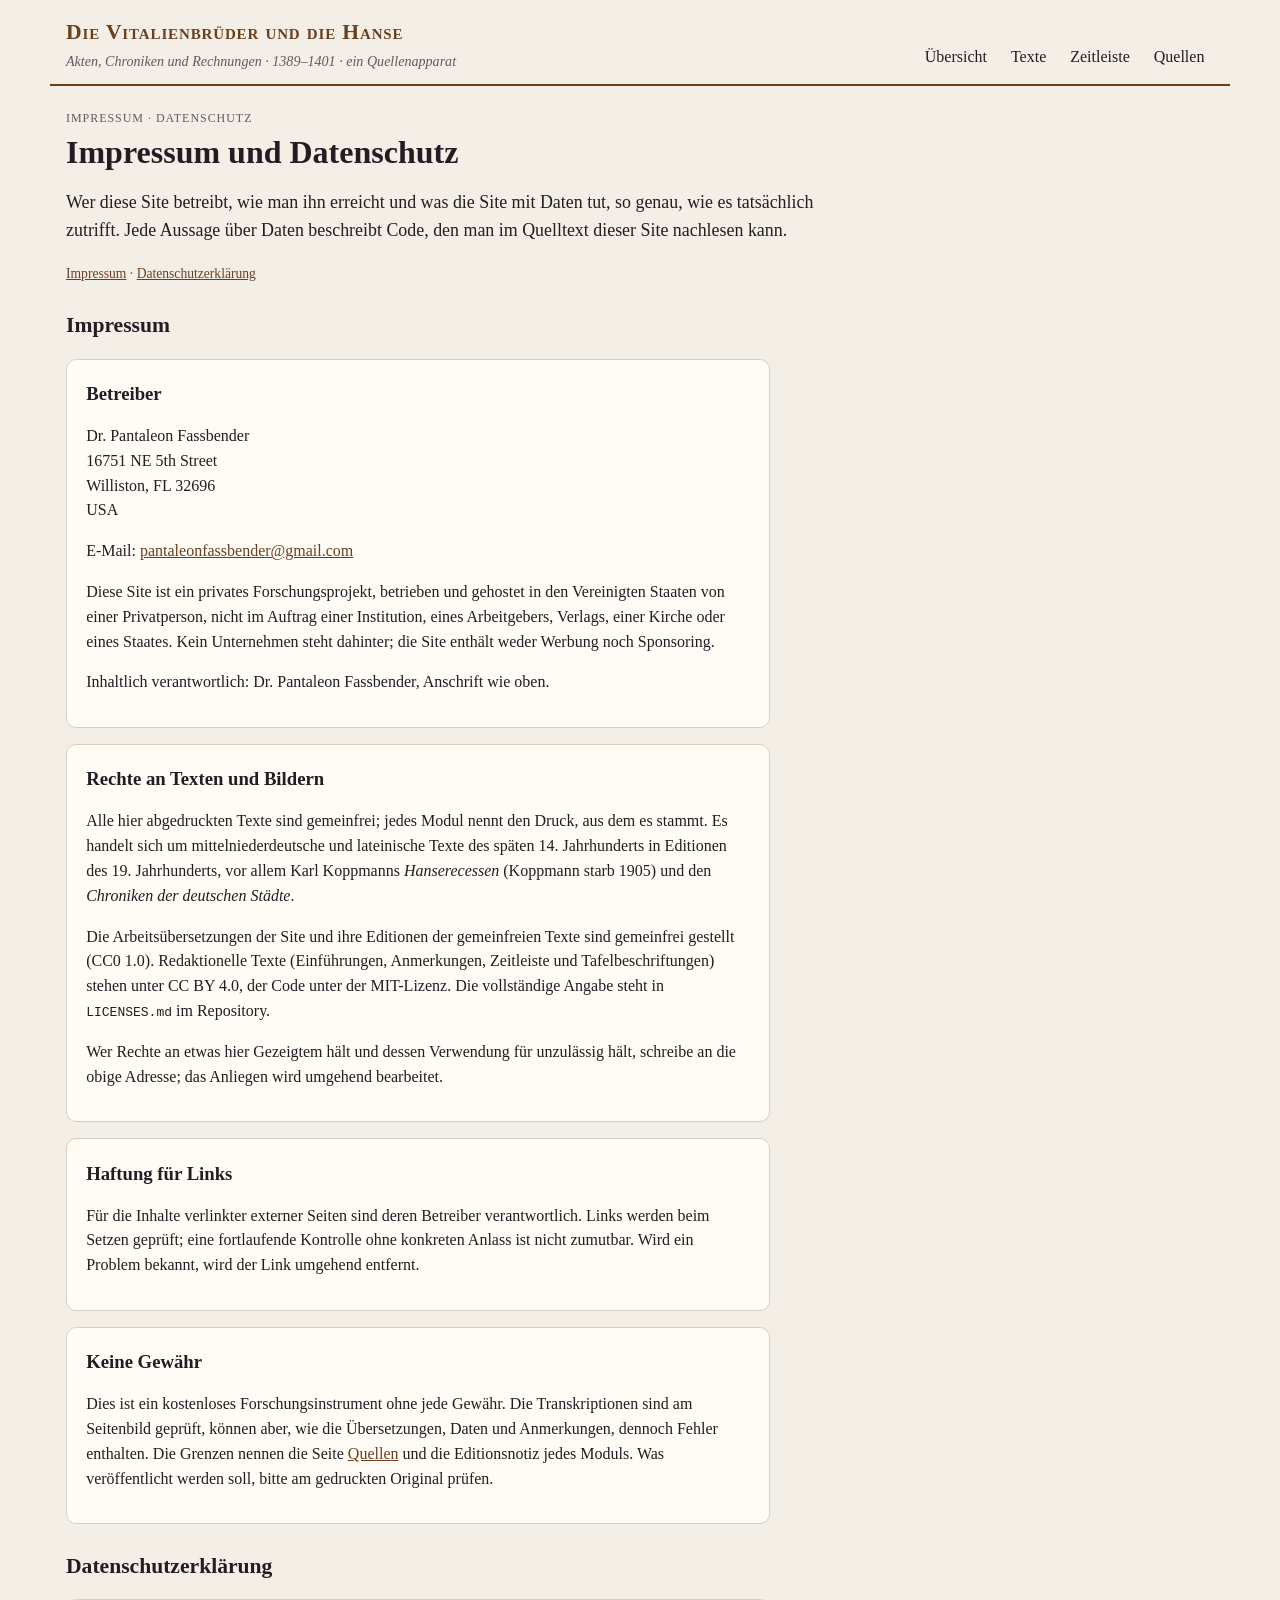
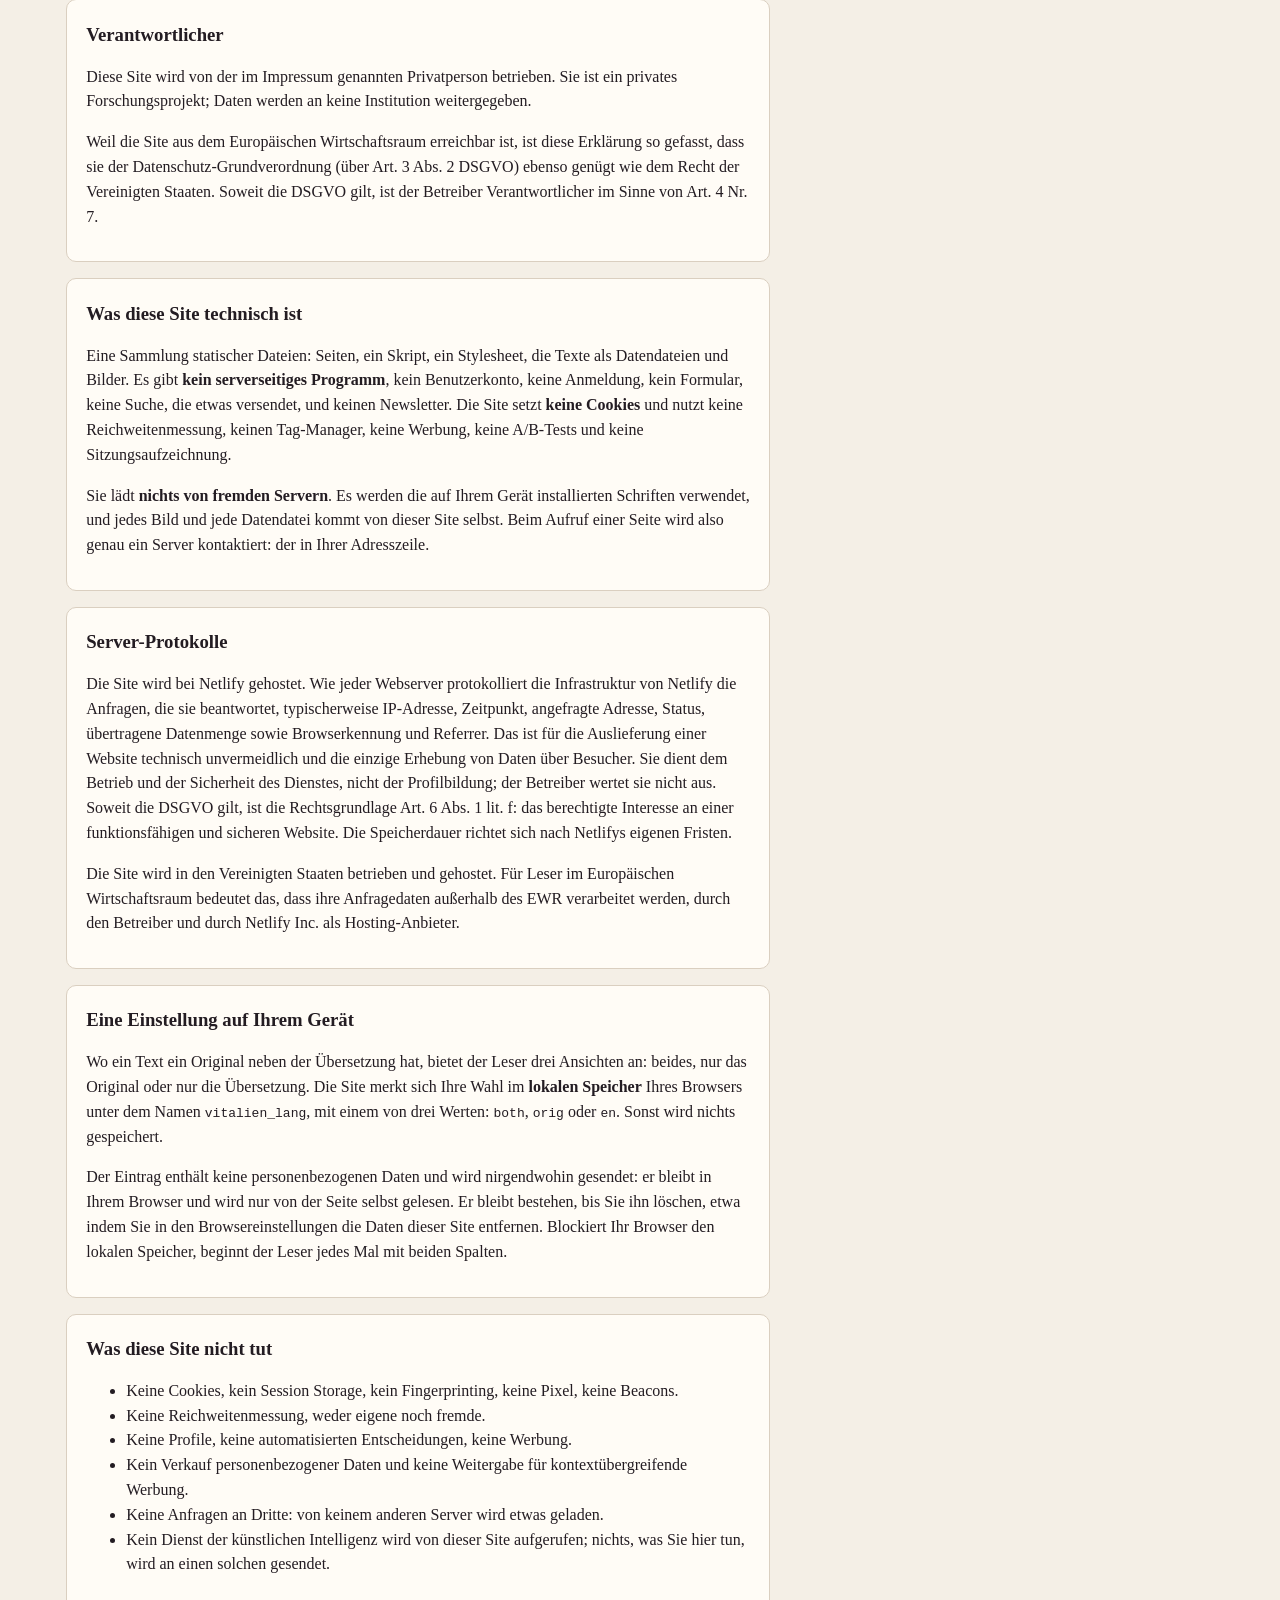
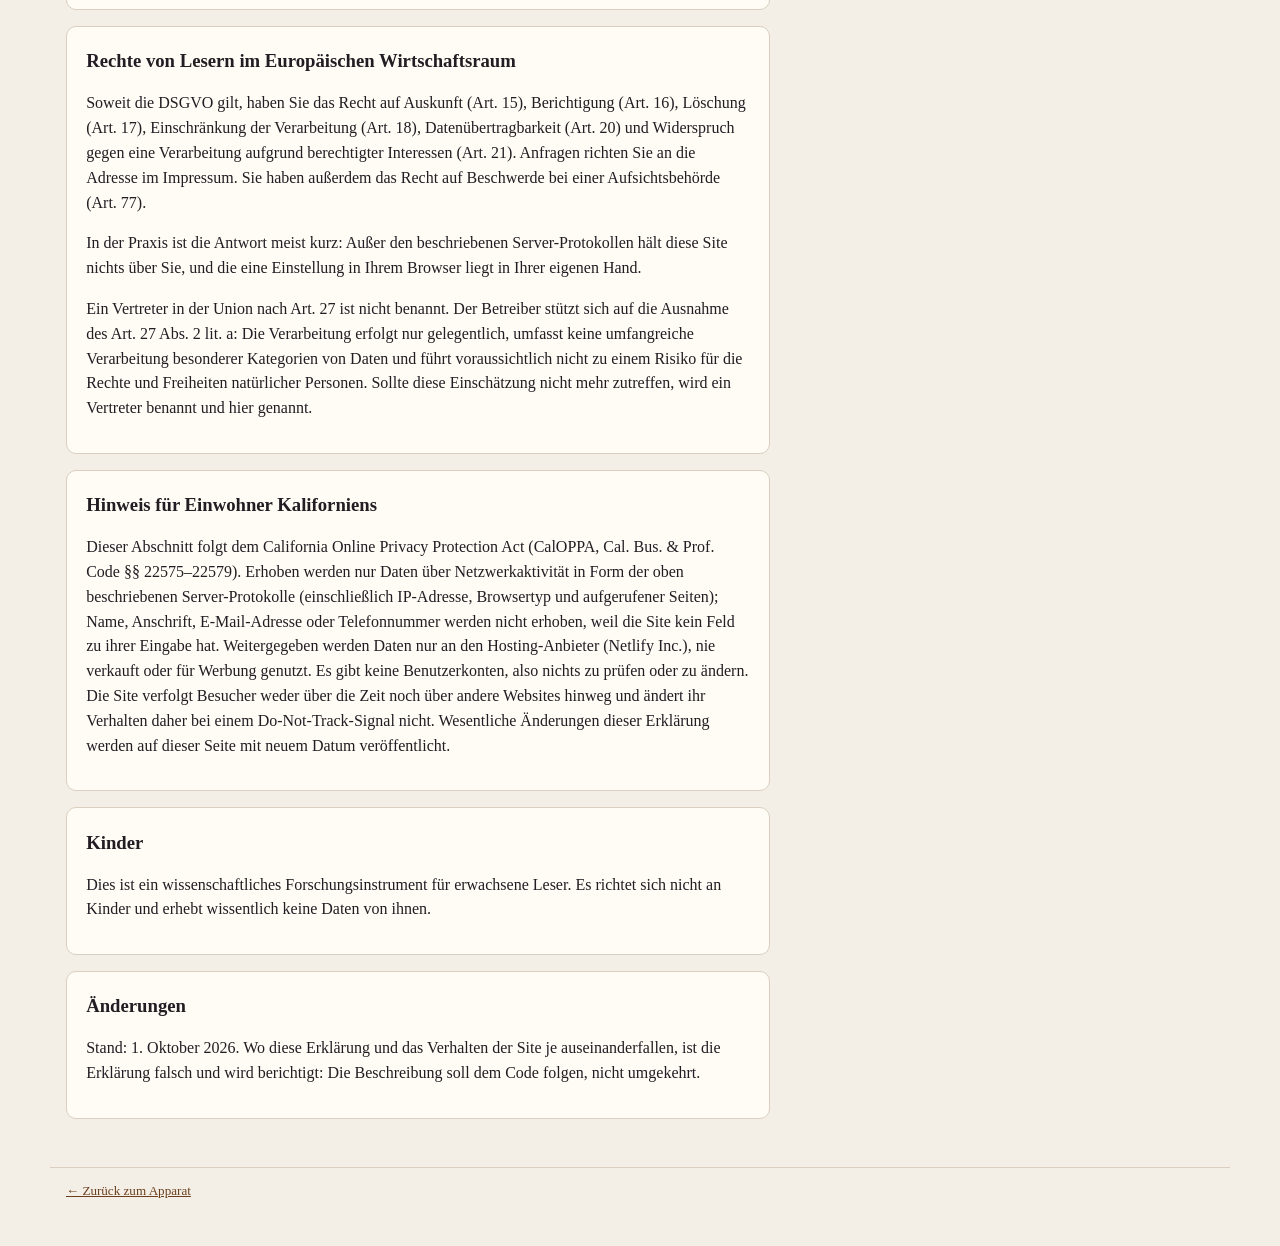
==== legal.html @ 97132b77 "Gerüst (deutsch) und Modul 1: der Lübecker Flottenbeschluss vom 3. März 1394 (Hanserecesse I.4, Nr. " ====
<!doctype html>
<html lang="de">
<head>
<meta charset="utf-8">
<meta name="viewport" content="width=device-width, initial-scale=1">
<title>Impressum und Datenschutz · Die Vitalienbrüder und die Hanse</title>
<meta name="description" content="Wer diese Site betreibt, wie man ihn erreicht und was die Site mit Daten tut.">
<link rel="stylesheet" href="style.css">
</head>
<body>
<header class="top">
  <a class="brand" href="index.html#/">
    <strong>Die Vitalienbrüder und die Hanse</strong>
    <em>Akten, Chroniken und Rechnungen · 1389–1401 · ein Quellenapparat</em>
  </a>
  <nav>
    <a href="index.html#/">Übersicht</a>
    <a href="index.html#/texts">Texte</a>
    <a href="index.html#/timeline">Zeitleiste</a>
    <a href="index.html#/sources">Quellen</a>
  </nav>
</header>
<main>
  <span class="tag">Impressum · Datenschutz</span>
  <h1>Impressum und Datenschutz</h1>
  <p class="lede">Wer diese Site betreibt, wie man ihn erreicht und was die Site mit Daten tut, so genau, wie es tatsächlich zutrifft. Jede Aussage über Daten beschreibt Code, den man im Quelltext dieser Site nachlesen kann.</p>
  <p class="fine"><a href="#notice">Impressum</a> · <a href="#privacy">Datenschutzerklärung</a></p>

  <h2 id="notice">Impressum</h2>

  <div class="panel readable"><h3>Betreiber</h3>
    <p>Dr. Pantaleon Fassbender<br>16751 NE 5th Street<br>Williston, FL 32696<br>USA</p>
    <p>E-Mail: <a href="mailto:pantaleonfassbender@gmail.com">pantaleonfassbender@gmail.com</a></p>
    <p>Diese Site ist ein privates Forschungsprojekt, betrieben und gehostet in den Vereinigten Staaten von einer Privatperson, nicht im Auftrag einer Institution, eines Arbeitgebers, Verlags, einer Kirche oder eines Staates. Kein Unternehmen steht dahinter; die Site enthält weder Werbung noch Sponsoring.</p>
    <p>Inhaltlich verantwortlich: Dr. Pantaleon Fassbender, Anschrift wie oben.</p>
  </div>

  <div class="panel readable"><h3>Rechte an Texten und Bildern</h3>
    <p>Alle hier abgedruckten Texte sind gemeinfrei; jedes Modul nennt den Druck, aus dem es stammt. Es handelt sich um mittelniederdeutsche und lateinische Texte des späten 14. Jahrhunderts in Editionen des 19. Jahrhunderts, vor allem Karl Koppmanns <i>Hanserecessen</i> (Koppmann starb 1905) und den <i>Chroniken der deutschen Städte</i>.</p>
    <p>Die Arbeitsübersetzungen der Site und ihre Editionen der gemeinfreien Texte sind gemeinfrei gestellt (CC0 1.0). Redaktionelle Texte (Einführungen, Anmerkungen, Zeitleiste und Tafelbeschriftungen) stehen unter CC BY 4.0, der Code unter der MIT-Lizenz. Die vollständige Angabe steht in <code>LICENSES.md</code> im Repository.</p>
    <p>Wer Rechte an etwas hier Gezeigtem hält und dessen Verwendung für unzulässig hält, schreibe an die obige Adresse; das Anliegen wird umgehend bearbeitet.</p>
  </div>

  <div class="panel readable"><h3>Haftung für Links</h3>
    <p>Für die Inhalte verlinkter externer Seiten sind deren Betreiber verantwortlich. Links werden beim Setzen geprüft; eine fortlaufende Kontrolle ohne konkreten Anlass ist nicht zumutbar. Wird ein Problem bekannt, wird der Link umgehend entfernt.</p>
  </div>

  <div class="panel readable"><h3>Keine Gewähr</h3>
    <p>Dies ist ein kostenloses Forschungsinstrument ohne jede Gewähr. Die Transkriptionen sind am Seitenbild geprüft, können aber, wie die Übersetzungen, Daten und Anmerkungen, dennoch Fehler enthalten. Die Grenzen nennen die Seite <a href="index.html#/sources">Quellen</a> und die Editionsnotiz jedes Moduls. Was veröffentlicht werden soll, bitte am gedruckten Original prüfen.</p>
  </div>

  <h2 id="privacy">Datenschutzerklärung</h2>

  <div class="panel readable"><h3>Verantwortlicher</h3>
    <p>Diese Site wird von der im Impressum genannten Privatperson betrieben. Sie ist ein privates Forschungsprojekt; Daten werden an keine Institution weitergegeben.</p>
    <p>Weil die Site aus dem Europäischen Wirtschaftsraum erreichbar ist, ist diese Erklärung so gefasst, dass sie der Datenschutz-Grundverordnung (über Art. 3 Abs. 2 DSGVO) ebenso genügt wie dem Recht der Vereinigten Staaten. Soweit die DSGVO gilt, ist der Betreiber Verantwortlicher im Sinne von Art. 4 Nr. 7.</p>
  </div>

  <div class="panel readable"><h3>Was diese Site technisch ist</h3>
    <p>Eine Sammlung statischer Dateien: Seiten, ein Skript, ein Stylesheet, die Texte als Datendateien und Bilder. Es gibt <strong>kein serverseitiges Programm</strong>, kein Benutzerkonto, keine Anmeldung, kein Formular, keine Suche, die etwas versendet, und keinen Newsletter. Die Site setzt <strong>keine Cookies</strong> und nutzt keine Reichweitenmessung, keinen Tag-Manager, keine Werbung, keine A/B-Tests und keine Sitzungsaufzeichnung.</p>
    <p>Sie lädt <strong>nichts von fremden Servern</strong>. Es werden die auf Ihrem Gerät installierten Schriften verwendet, und jedes Bild und jede Datendatei kommt von dieser Site selbst. Beim Aufruf einer Seite wird also genau ein Server kontaktiert: der in Ihrer Adresszeile.</p>
  </div>

  <div class="panel readable"><h3>Server-Protokolle</h3>
    <p>Die Site wird bei Netlify gehostet. Wie jeder Webserver protokolliert die Infrastruktur von Netlify die Anfragen, die sie beantwortet, typischerweise IP-Adresse, Zeitpunkt, angefragte Adresse, Status, übertragene Datenmenge sowie Browserkennung und Referrer. Das ist für die Auslieferung einer Website technisch unvermeidlich und die einzige Erhebung von Daten über Besucher. Sie dient dem Betrieb und der Sicherheit des Dienstes, nicht der Profilbildung; der Betreiber wertet sie nicht aus. Soweit die DSGVO gilt, ist die Rechtsgrundlage Art. 6 Abs. 1 lit. f: das berechtigte Interesse an einer funktionsfähigen und sicheren Website. Die Speicherdauer richtet sich nach Netlifys eigenen Fristen.</p>
    <p>Die Site wird in den Vereinigten Staaten betrieben und gehostet. Für Leser im Europäischen Wirtschaftsraum bedeutet das, dass ihre Anfragedaten außerhalb des EWR verarbeitet werden, durch den Betreiber und durch Netlify Inc. als Hosting-Anbieter.</p>
  </div>

  <div class="panel readable"><h3>Eine Einstellung auf Ihrem Gerät</h3>
    <p>Wo ein Text ein Original neben der Übersetzung hat, bietet der Leser drei Ansichten an: beides, nur das Original oder nur die Übersetzung. Die Site merkt sich Ihre Wahl im <strong>lokalen Speicher</strong> Ihres Browsers unter dem Namen <code>vitalien_lang</code>, mit einem von drei Werten: <code>both</code>, <code>orig</code> oder <code>en</code>. Sonst wird nichts gespeichert.</p>
    <p>Der Eintrag enthält keine personenbezogenen Daten und wird nirgendwohin gesendet: er bleibt in Ihrem Browser und wird nur von der Seite selbst gelesen. Er bleibt bestehen, bis Sie ihn löschen, etwa indem Sie in den Browsereinstellungen die Daten dieser Site entfernen. Blockiert Ihr Browser den lokalen Speicher, beginnt der Leser jedes Mal mit beiden Spalten.</p>
  </div>

  <div class="panel readable"><h3>Was diese Site nicht tut</h3>
    <ul>
      <li>Keine Cookies, kein Session Storage, kein Fingerprinting, keine Pixel, keine Beacons.</li>
      <li>Keine Reichweitenmessung, weder eigene noch fremde.</li>
      <li>Keine Profile, keine automatisierten Entscheidungen, keine Werbung.</li>
      <li>Kein Verkauf personenbezogener Daten und keine Weitergabe für kontextübergreifende Werbung.</li>
      <li>Keine Anfragen an Dritte: von keinem anderen Server wird etwas geladen.</li>
      <li>Kein Dienst der künstlichen Intelligenz wird von dieser Site aufgerufen; nichts, was Sie hier tun, wird an einen solchen gesendet.</li>
    </ul>
  </div>

  <div class="panel readable"><h3>Rechte von Lesern im Europäischen Wirtschaftsraum</h3>
    <p>Soweit die DSGVO gilt, haben Sie das Recht auf Auskunft (Art. 15), Berichtigung (Art. 16), Löschung (Art. 17), Einschränkung der Verarbeitung (Art. 18), Datenübertragbarkeit (Art. 20) und Widerspruch gegen eine Verarbeitung aufgrund berechtigter Interessen (Art. 21). Anfragen richten Sie an die Adresse im Impressum. Sie haben außerdem das Recht auf Beschwerde bei einer Aufsichtsbehörde (Art. 77).</p>
    <p>In der Praxis ist die Antwort meist kurz: Außer den beschriebenen Server-Protokollen hält diese Site nichts über Sie, und die eine Einstellung in Ihrem Browser liegt in Ihrer eigenen Hand.</p>
    <p>Ein Vertreter in der Union nach Art. 27 ist nicht benannt. Der Betreiber stützt sich auf die Ausnahme des Art. 27 Abs. 2 lit. a: Die Verarbeitung erfolgt nur gelegentlich, umfasst keine umfangreiche Verarbeitung besonderer Kategorien von Daten und führt voraussichtlich nicht zu einem Risiko für die Rechte und Freiheiten natürlicher Personen. Sollte diese Einschätzung nicht mehr zutreffen, wird ein Vertreter benannt und hier genannt.</p>
  </div>

  <div class="panel readable"><h3>Hinweis für Einwohner Kaliforniens</h3>
    <p>Dieser Abschnitt folgt dem California Online Privacy Protection Act (CalOPPA, Cal. Bus. &amp; Prof. Code §§ 22575–22579). Erhoben werden nur Daten über Netzwerkaktivität in Form der oben beschriebenen Server-Protokolle (einschließlich IP-Adresse, Browsertyp und aufgerufener Seiten); Name, Anschrift, E-Mail-Adresse oder Telefonnummer werden nicht erhoben, weil die Site kein Feld zu ihrer Eingabe hat. Weitergegeben werden Daten nur an den Hosting-Anbieter (Netlify Inc.), nie verkauft oder für Werbung genutzt. Es gibt keine Benutzerkonten, also nichts zu prüfen oder zu ändern. Die Site verfolgt Besucher weder über die Zeit noch über andere Websites hinweg und ändert ihr Verhalten daher bei einem Do-Not-Track-Signal nicht. Wesentliche Änderungen dieser Erklärung werden auf dieser Seite mit neuem Datum veröffentlicht.</p>
  </div>

  <div class="panel readable"><h3>Kinder</h3>
    <p>Dies ist ein wissenschaftliches Forschungsinstrument für erwachsene Leser. Es richtet sich nicht an Kinder und erhebt wissentlich keine Daten von ihnen.</p>
  </div>

  <div class="panel readable"><h3>Änderungen</h3>
    <p>Stand: 1. Oktober 2026. Wo diese Erklärung und das Verhalten der Site je auseinanderfallen, ist die Erklärung falsch und wird berichtigt: Die Beschreibung soll dem Code folgen, nicht umgekehrt.</p>
  </div>
</main>
<footer>
  <p><a href="index.html#/">← Zurück zum Apparat</a></p>
</footer>
</body>
</html>
---- style.css ----
:root{
  --paper:#f4efe6; --panel:#fffcf6; --ink:#231c22; --ink2:#62585f; --line:#dacfc0;
  --red:#6b3f1d; --gold:#8a6d2f; --sea:#2f5d62;
  --hanse:#8c1c2b; --vitalien:#2f4f7a; --kronen:#5e4a7d; --orden:#3f5a2a; --rezeption:#7a7064;
  --serif:"Iowan Old Style","Palatino Linotype",Palatino,"Book Antiqua",Georgia,serif;
}
*{box-sizing:border-box}
body{margin:0; background:var(--paper); color:var(--ink); font-family:var(--serif); line-height:1.55}
a{color:var(--red)}
.top{display:flex; justify-content:space-between; align-items:flex-end; flex-wrap:wrap; gap:.6rem 1.5rem;
  max-width:1180px; margin:0 auto; padding:1rem 16px .6rem; border-bottom:2px solid var(--red)}
.brand{text-decoration:none; color:inherit}
.brand strong{display:block; font-size:1.35rem; color:var(--red); font-variant:small-caps; letter-spacing:.04em}
.brand em{font-size:.88rem; color:var(--ink2)}
.top nav{display:flex; gap:.3rem; flex-wrap:wrap}
.top nav a{text-decoration:none; color:var(--ink); padding:.25rem .6rem; border-radius:5px}
.top nav a.on{background:var(--red); color:#fff}
main{max-width:1180px; margin:0 auto; padding:1.2rem 16px 2rem}
footer{max-width:1180px; margin:0 auto; padding:0 16px 2rem; font-size:.82rem; color:var(--ink2); border-top:1px solid var(--line)}
h1{font-size:2rem; margin:.2rem 0 .6rem; line-height:1.2}
h2{font-size:1.35rem; margin:1.6rem 0 .5rem}
h3{margin:.2rem 0 .3rem}
.lede{font-size:1.12rem; max-width:48rem}
.fine{font-size:.85rem; color:var(--ink2)}
.tag{font-size:.75rem; letter-spacing:.08em; text-transform:uppercase; color:var(--ink2)}
.panel{background:var(--panel); border:1px solid var(--line); border-radius:10px; padding:1rem 1.2rem; margin:1rem 0}
.readable{max-width:44rem}
.grid{display:grid; gap:1rem}
.g2{grid-template-columns:repeat(auto-fill,minmax(300px,1fr))}
.g4{grid-template-columns:repeat(auto-fill,minmax(210px,1fr))}
.card{background:var(--panel); border:1px solid var(--line); border-radius:10px; padding:.9rem 1rem; text-decoration:none; color:inherit; display:block}
a.card:hover{border-color:var(--red)}
.card.planned{opacity:.72; border-style:dashed}
.side{display:inline-block; font-size:.72rem; padding:0 .45rem; border-radius:99px; color:#fff; letter-spacing:.03em}
.side.hanse{background:var(--hanse)} .side.vitalien{background:var(--vitalien)} .side.kronen{background:var(--kronen)}
.side.orden{background:var(--orden)} .side.rezeption{background:var(--rezeption)}
.hero{display:grid; grid-template-columns:minmax(0,1.5fr) minmax(0,1fr); gap:1.5rem; align-items:start}
.hero.one{grid-template-columns:1fr}
.hero img{width:100%; border-radius:8px; border:1px solid var(--line)}
figure{margin:0}
figcaption{font-size:.85rem; color:var(--ink2); margin-top:.4rem}
.quote{border-left:3px solid var(--red); padding:.2rem 0 .2rem 1rem; margin:1rem 0; font-style:italic}
/* reader */
.toc{display:flex; flex-wrap:wrap; gap:.4rem; margin:.6rem 0 1rem}
.toc a{border:1px solid var(--line); border-radius:6px; padding:.2rem .6rem; text-decoration:none; color:var(--ink); background:var(--panel); font-size:.9rem}
.toc a.on{border-color:var(--red); background:var(--red); color:#fff}
.langbar{display:flex; gap:.3rem; margin:.4rem 0 1rem}
.langbar button{font:inherit; font-size:.85rem; background:var(--panel); border:1px solid var(--line); border-radius:6px; padding:.2rem .7rem; cursor:pointer}
.langbar button.on{background:var(--ink); color:var(--paper); border-color:var(--ink)}
.unit{display:grid; grid-template-columns:4.6rem minmax(0,1fr); gap:.3rem .8rem; padding:.55rem 0; border-bottom:1px dotted var(--line)}
.unit .num{font-size:.78rem; color:var(--ink2); text-align:right; padding-top:.2rem}
.unit .num a{color:inherit; text-decoration:none}
.unit .pg{display:block; font-size:.7rem; line-height:1.25; margin-top:.3rem; color:var(--ink2); opacity:.85}
.unit.hl{background:#efdfe6}
.unit .cols{display:grid; grid-template-columns:1fr 1fr; gap:1.2rem}
.unit .cols.one{grid-template-columns:1fr}
.unit .orig{color:var(--ink2)}
.unit .orig[lang=grc]{font-family:"Gentium Plus","Gentium Book Plus","Palatino Linotype","GFS Didot","Times New Roman",serif; color:var(--ink); font-size:1.02em; line-height:1.6}
.unit.label .text{font-variant:small-caps; letter-spacing:.03em; font-weight:600; color:var(--red)}
.unit h4{margin:0 0 .3rem; font-size:.95rem; color:var(--red)}
.unit .text,.unit .orig{white-space:pre-line}
.unit .orig[dir=rtl]{font-family:"Traditional Arabic","Sakkal Majalla","Noto Naskh Arabic","Geeza Pro",serif; font-size:1.3em; line-height:1.9; color:var(--ink)}
.unit .translit{margin-top:.5rem; font-size:.88em; font-style:italic; color:var(--ink2)}
.note{grid-column:2; font-size:.84rem; color:var(--ink2); border-left:2px solid var(--gold); padding-left:.6rem}
.hinweis{font-size:.9rem}
/* timeline */
.tl{position:relative; margin:1rem 0 0 .6rem; padding-left:1.4rem; border-left:2px solid var(--line)}
.st{position:relative; margin:0 0 1.2rem; display:grid; grid-template-columns:minmax(0,1fr) 140px; gap:1rem; align-items:start}
.st::before{content:""; position:absolute; left:-1.95rem; top:.35rem; width:12px; height:12px; border-radius:50%; background:var(--c,var(--ink)); border:2px solid var(--paper)}
.st .d{font-size:.82rem; color:var(--ink2)}
.st img{width:140px; border-radius:6px; border:1px solid var(--line)}
.st p{margin:.2rem 0}
.legend{display:flex; flex-wrap:wrap; gap:.4rem}
/* plates */
.plate img{width:100%; border-radius:6px; border:1px solid var(--line); background:#fff}
.lightbox{position:fixed; inset:0; background:rgba(20,16,12,.85); display:flex; align-items:center; justify-content:center; padding:16px; z-index:10}
.lightbox img{max-width:100%; max-height:86vh; border-radius:6px}
.lightbox .cap{color:#f5efe2; max-width:44rem; font-size:.9rem; margin-top:.6rem}
.lightbox figure{text-align:center}
/* compare */
.cmp{display:grid; gap:1rem; margin-top:1rem}
.cmp.n2{grid-template-columns:1fr 1fr}
.cmp.n3{grid-template-columns:repeat(3,minmax(0,1fr))}
.cmp.n4{grid-template-columns:1fr 1fr}
.voice{background:var(--panel); border:1px solid var(--line); border-radius:10px; padding:.8rem 1rem}
.vhead{border-bottom:1px solid var(--line); padding-bottom:.5rem; margin-bottom:.5rem}
.vunit{margin:.7rem 0}
.vunit .text{white-space:pre-line}
@media (max-width:760px){
  .cmp.n2,.cmp.n3,.cmp.n4{grid-template-columns:1fr}
  .hero{grid-template-columns:1fr}
  .unit .cols{grid-template-columns:1fr}
  .st{grid-template-columns:1fr}
  .st img{width:110px}
  h1{font-size:1.6rem}
}
@media (prefers-color-scheme: dark){
  :root:not([data-theme="light"]){--paper:#1c171b; --panel:#262026; --ink:#ece4ea; --ink2:#b3a8b0; --line:#43383f; --red:#d9a77c}
  :root:not([data-theme="light"]) .unit.hl{background:#3a2a35}
  :root:not([data-theme="light"]) .top nav a.on, :root:not([data-theme="light"]) .toc a.on{color:#1c171b}
}
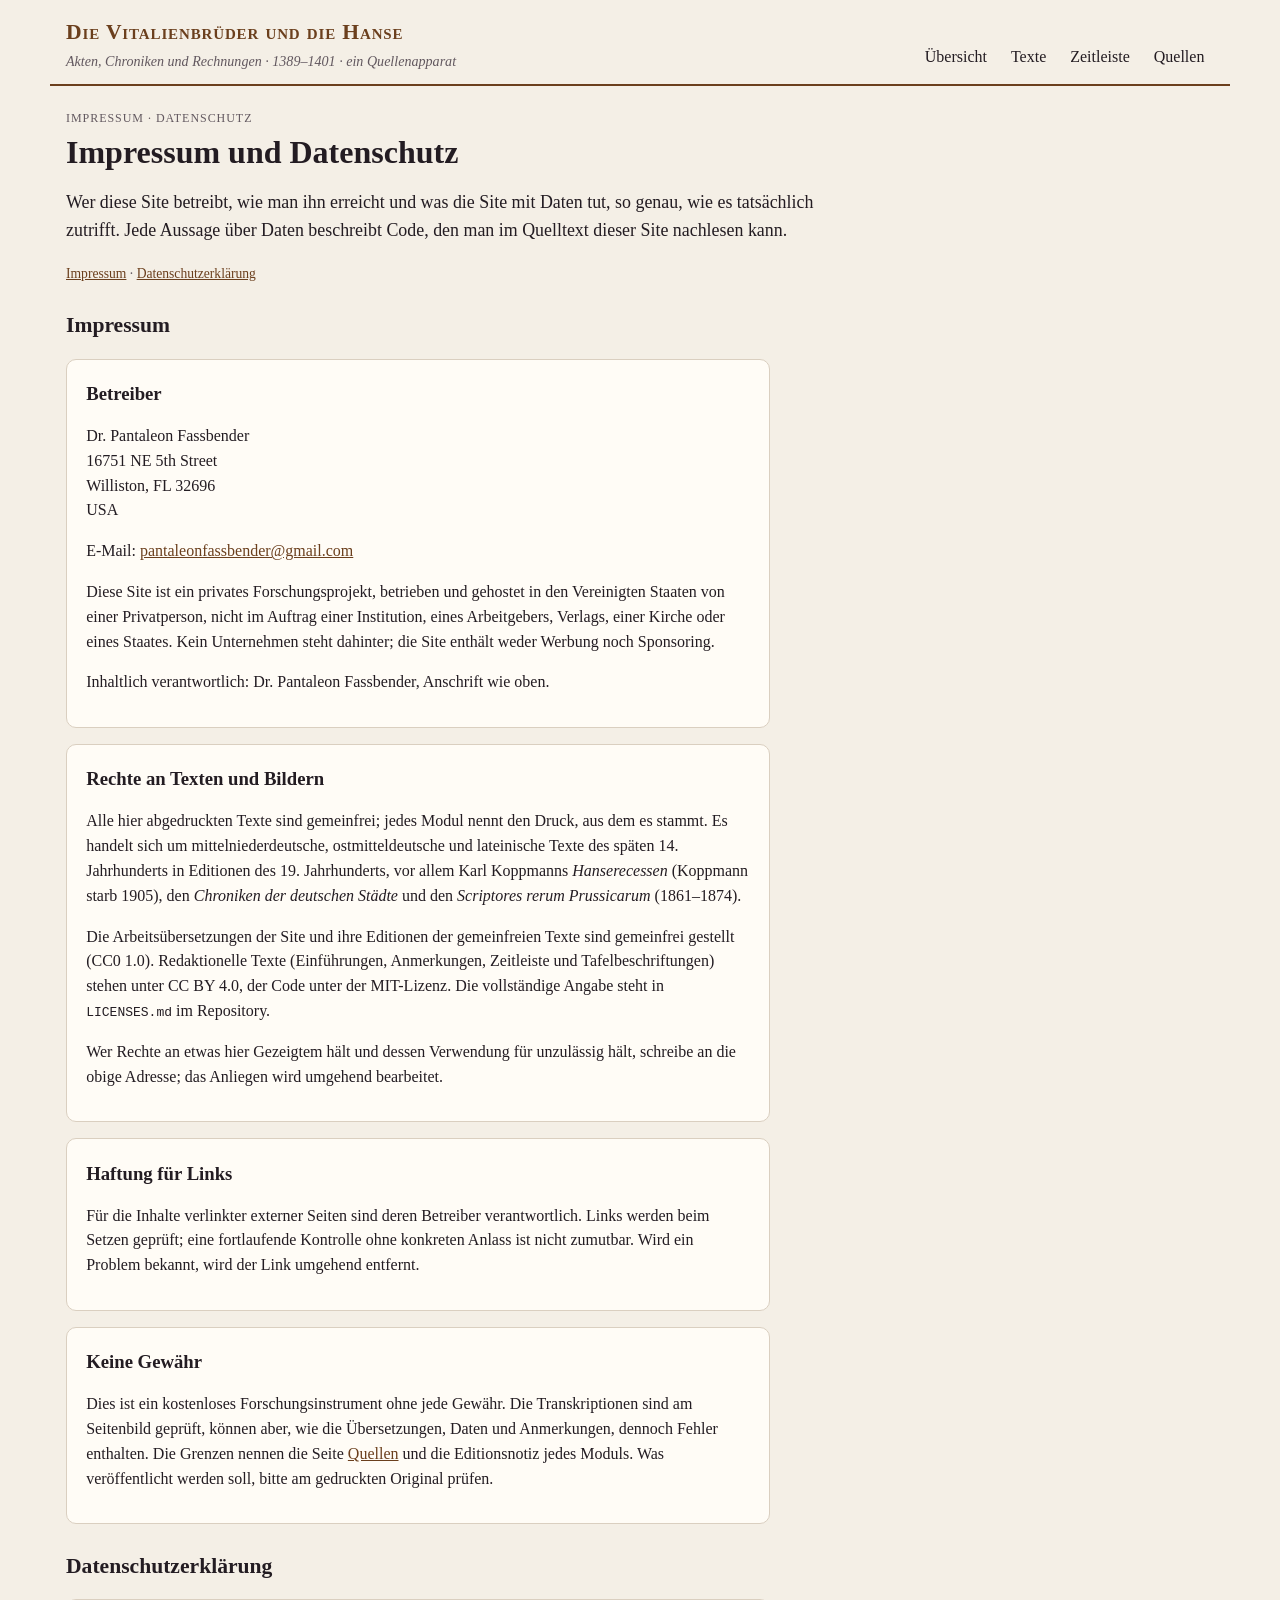
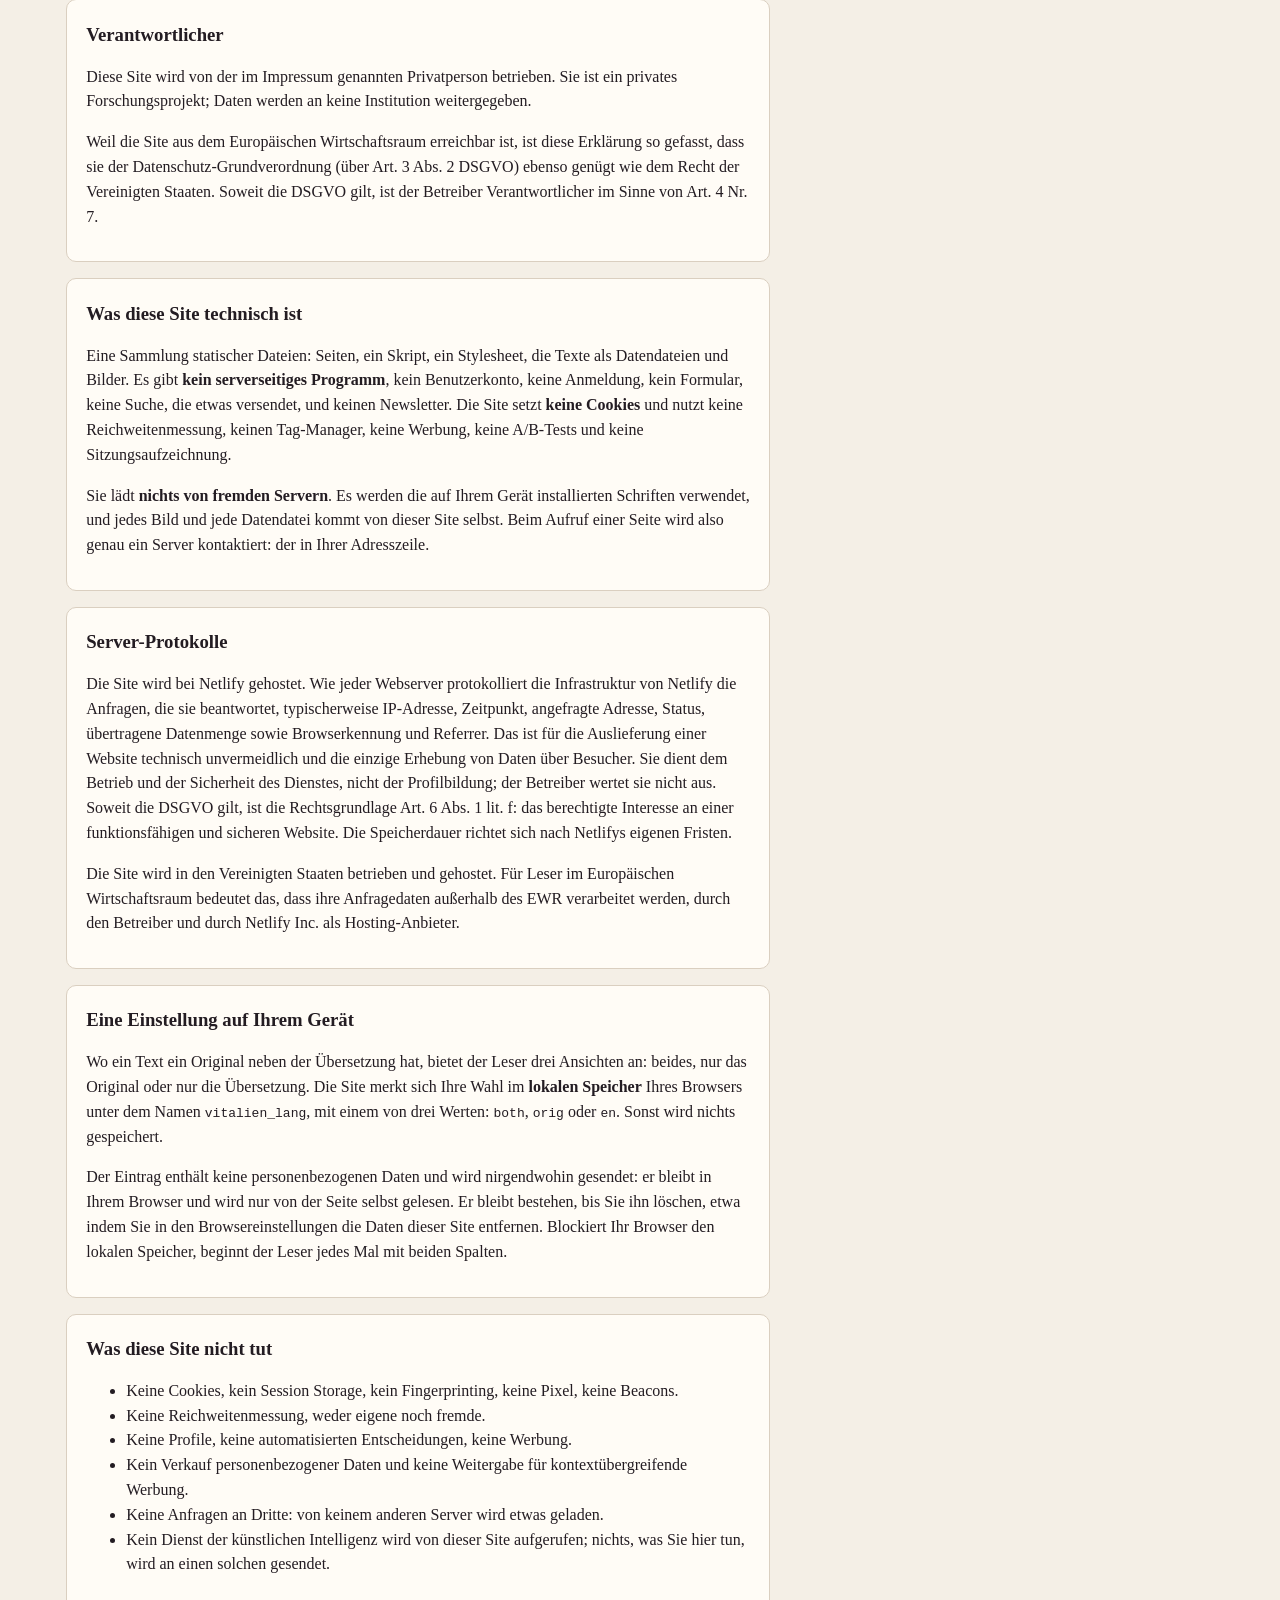
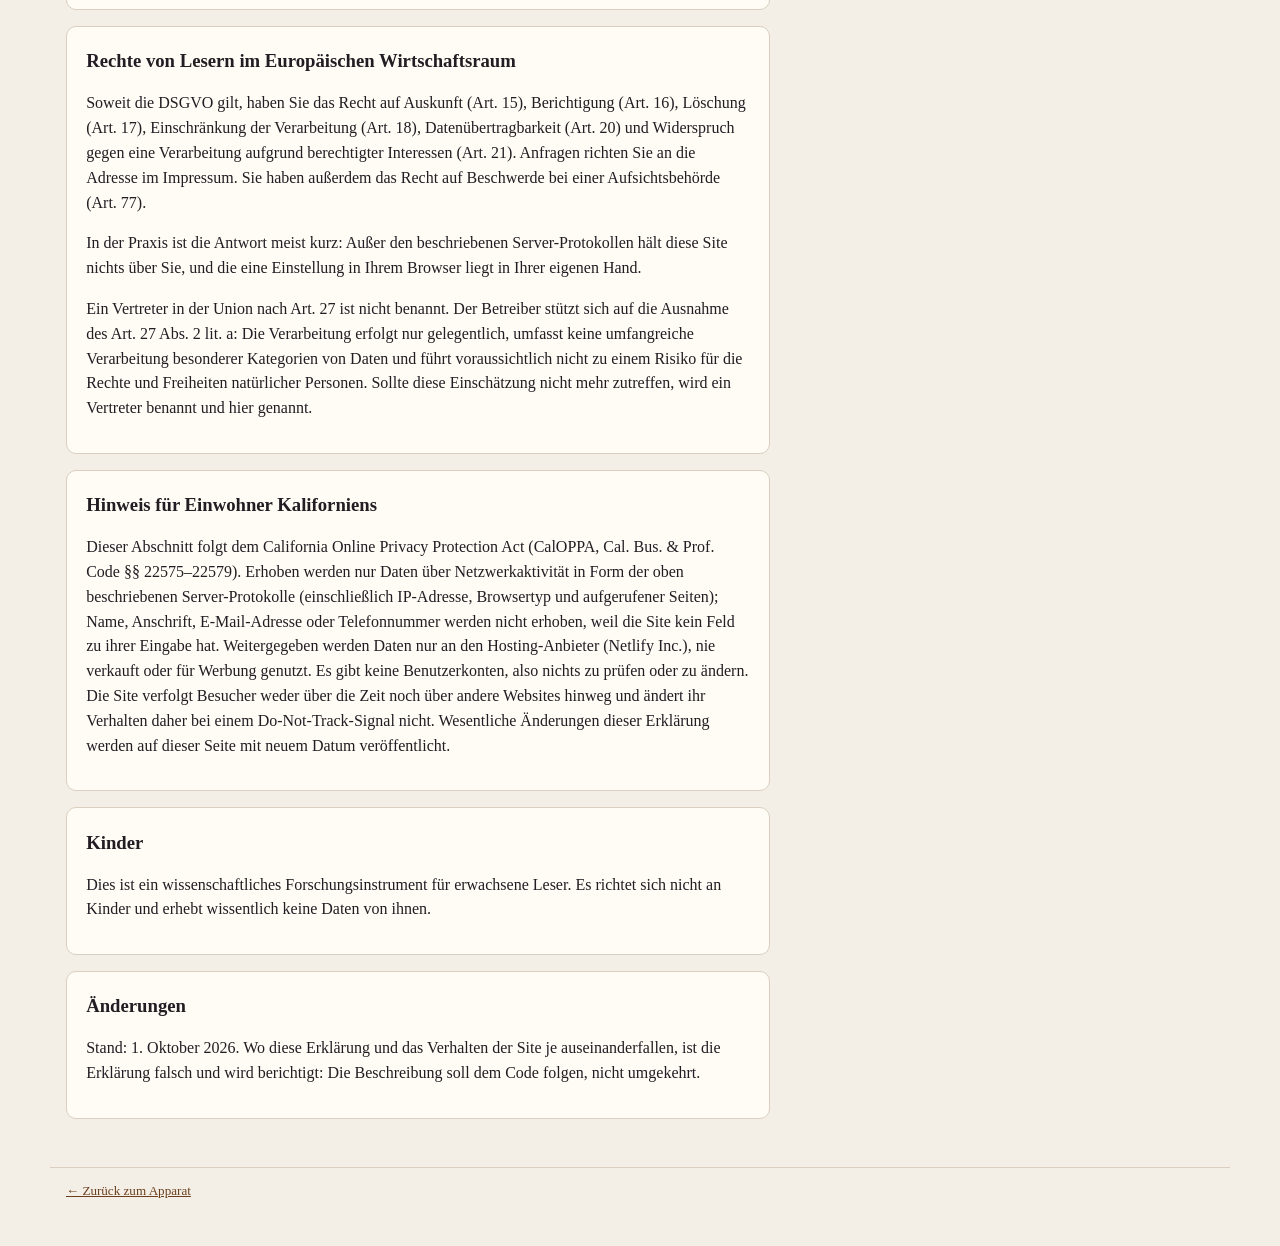
==== commit b2fe71e8: "Modul 4: Gotland 1398 – der Deutsche Orden nimmt Visby - data/gotland.json aus tools/build-gotland.p" ====
--- a/legal.html
+++ b/legal.html
@@ -36,7 +36,7 @@
   </div>
 
   <div class="panel readable"><h3>Rechte an Texten und Bildern</h3>
-    <p>Alle hier abgedruckten Texte sind gemeinfrei; jedes Modul nennt den Druck, aus dem es stammt. Es handelt sich um mittelniederdeutsche und lateinische Texte des späten 14. Jahrhunderts in Editionen des 19. Jahrhunderts, vor allem Karl Koppmanns <i>Hanserecessen</i> (Koppmann starb 1905) und den <i>Chroniken der deutschen Städte</i>.</p>
+    <p>Alle hier abgedruckten Texte sind gemeinfrei; jedes Modul nennt den Druck, aus dem es stammt. Es handelt sich um mittelniederdeutsche, ostmitteldeutsche und lateinische Texte des späten 14. Jahrhunderts in Editionen des 19. Jahrhunderts, vor allem Karl Koppmanns <i>Hanserecessen</i> (Koppmann starb 1905), den <i>Chroniken der deutschen Städte</i> und den <i>Scriptores rerum Prussicarum</i> (1861–1874).</p>
     <p>Die Arbeitsübersetzungen der Site und ihre Editionen der gemeinfreien Texte sind gemeinfrei gestellt (CC0 1.0). Redaktionelle Texte (Einführungen, Anmerkungen, Zeitleiste und Tafelbeschriftungen) stehen unter CC BY 4.0, der Code unter der MIT-Lizenz. Die vollständige Angabe steht in <code>LICENSES.md</code> im Repository.</p>
     <p>Wer Rechte an etwas hier Gezeigtem hält und dessen Verwendung für unzulässig hält, schreibe an die obige Adresse; das Anliegen wird umgehend bearbeitet.</p>
   </div>
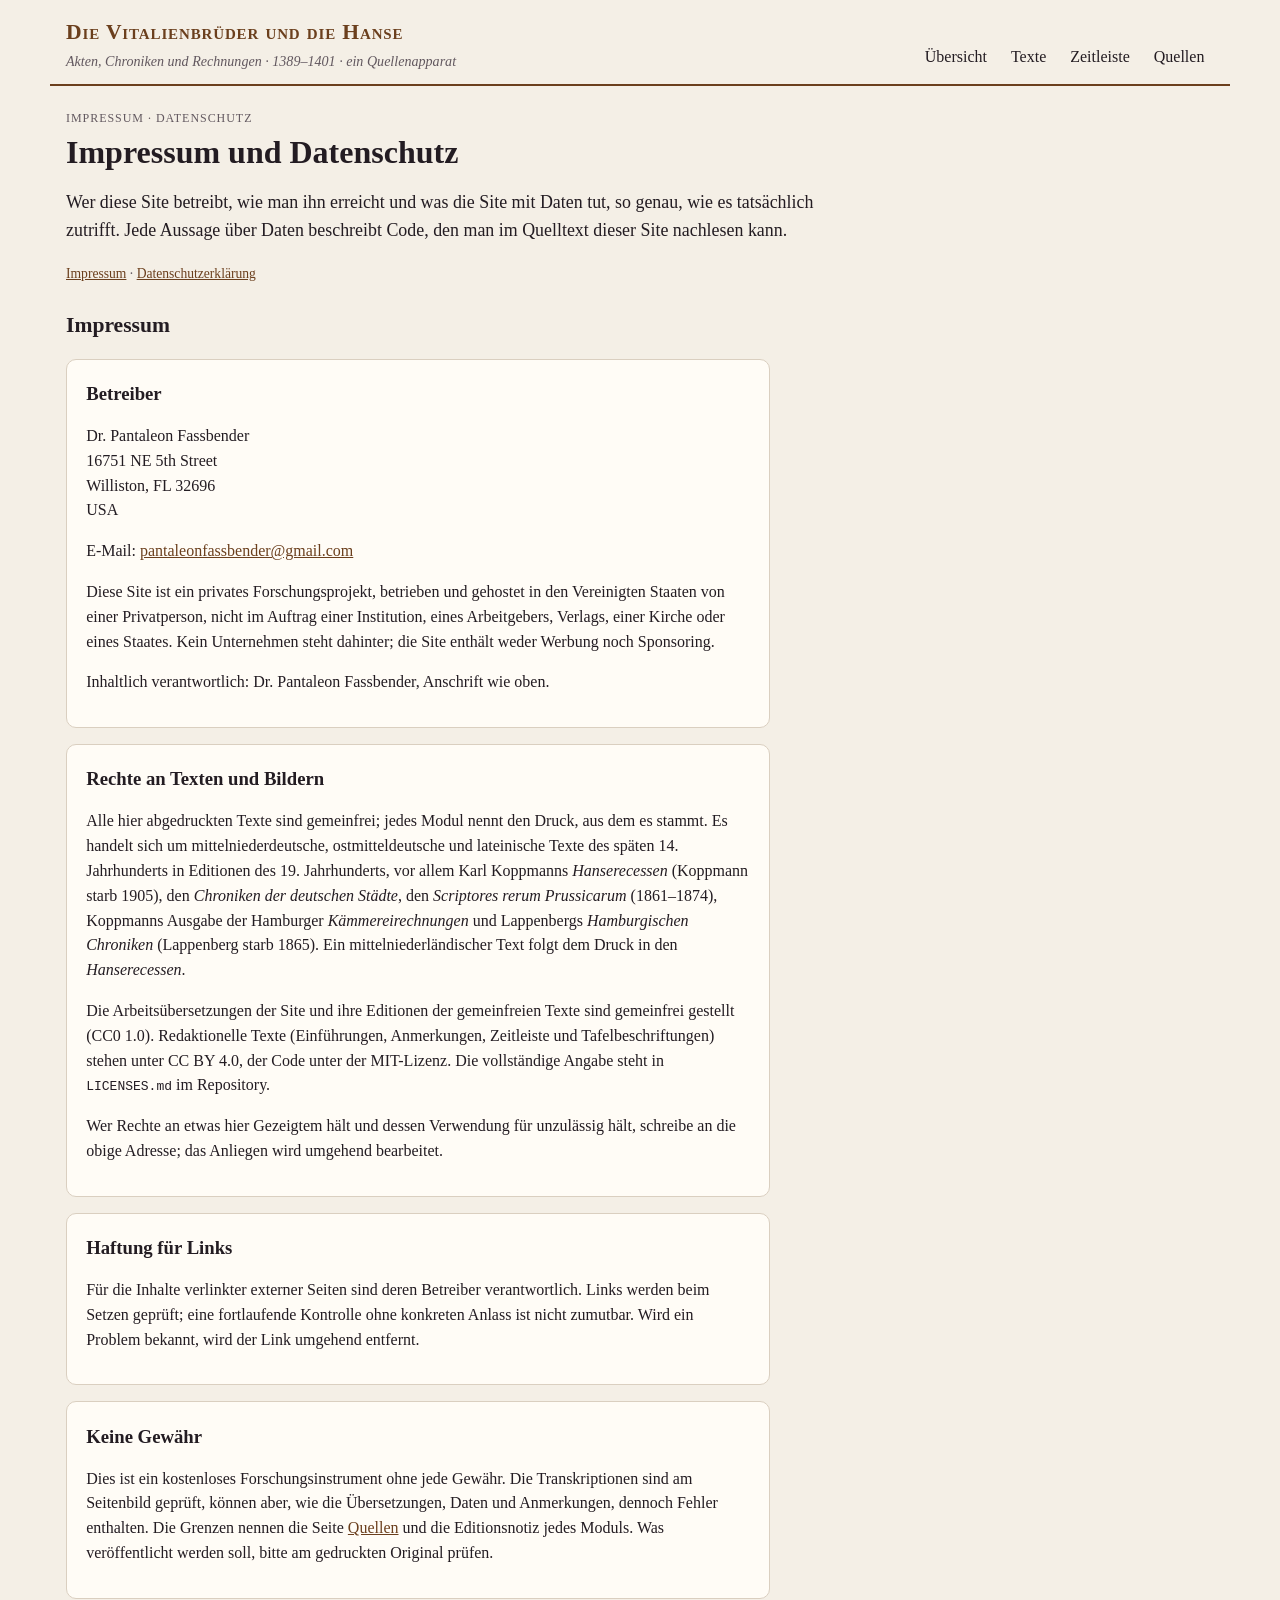
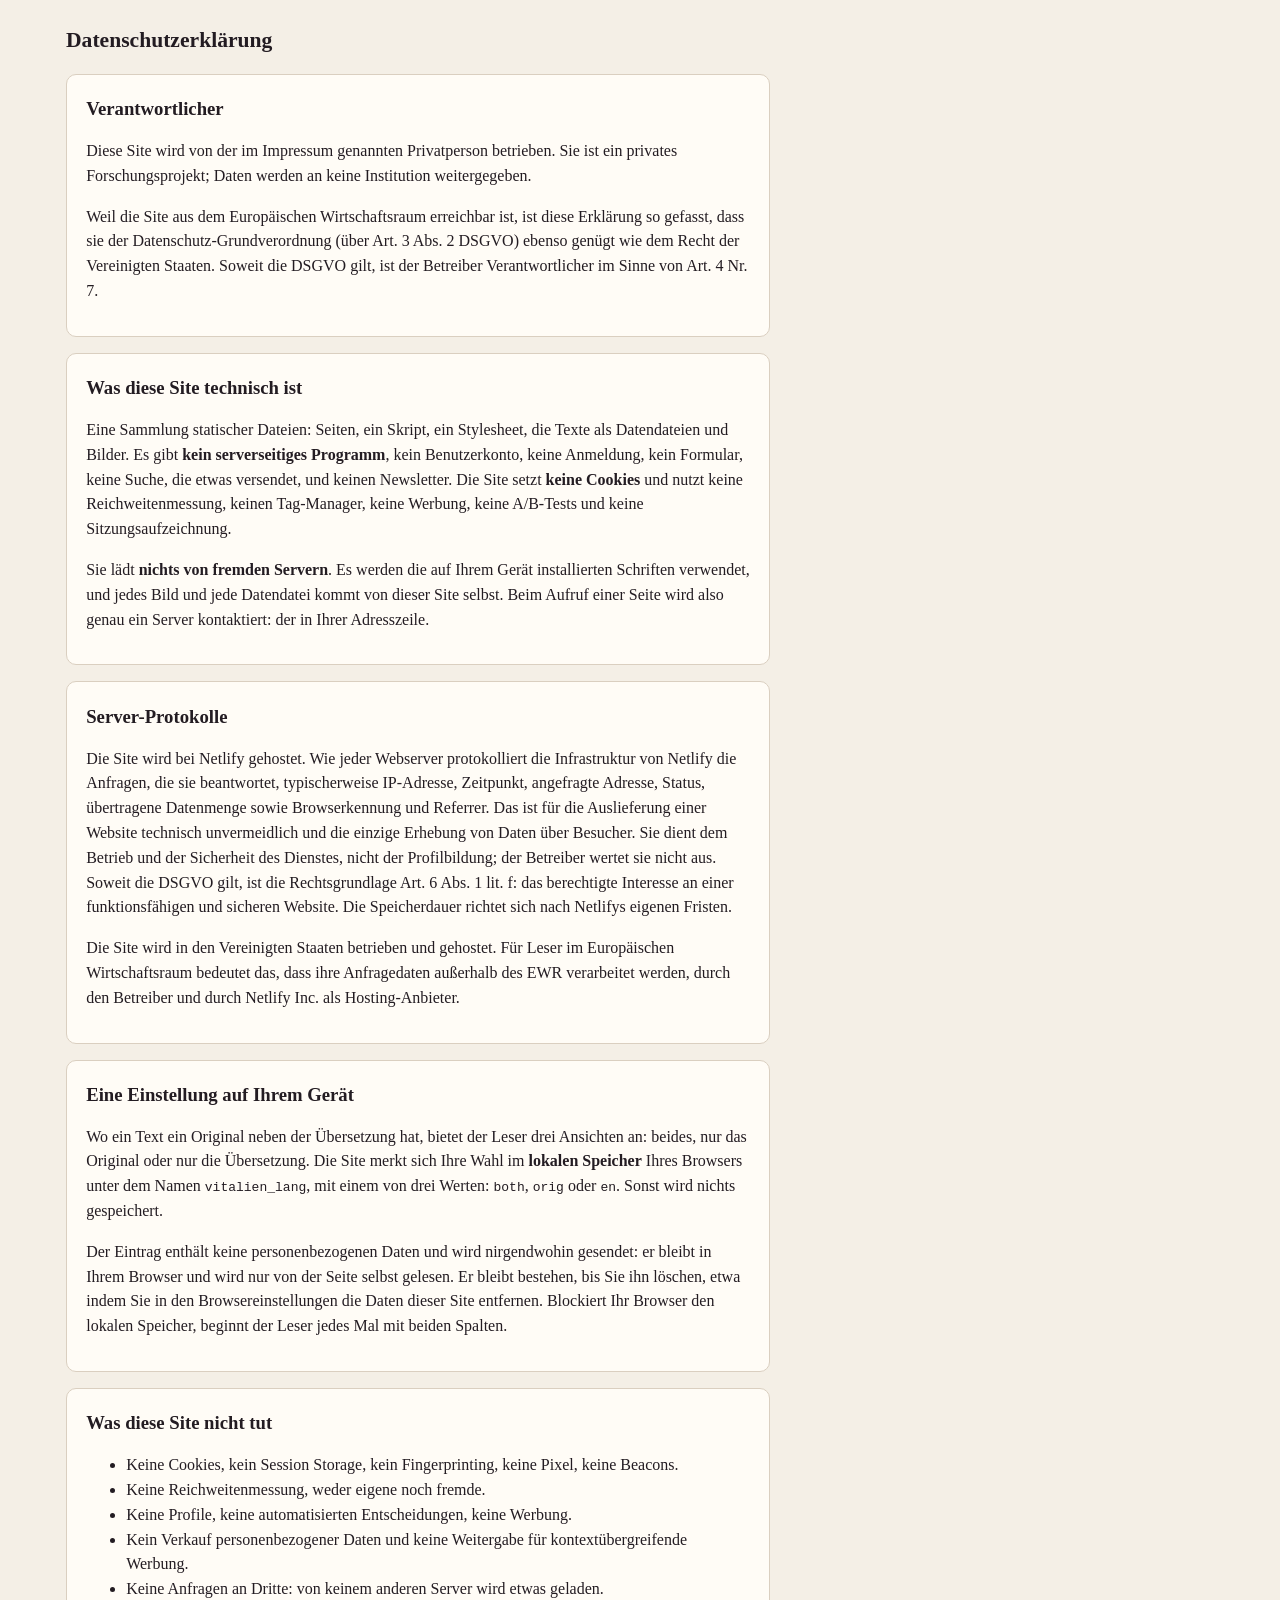
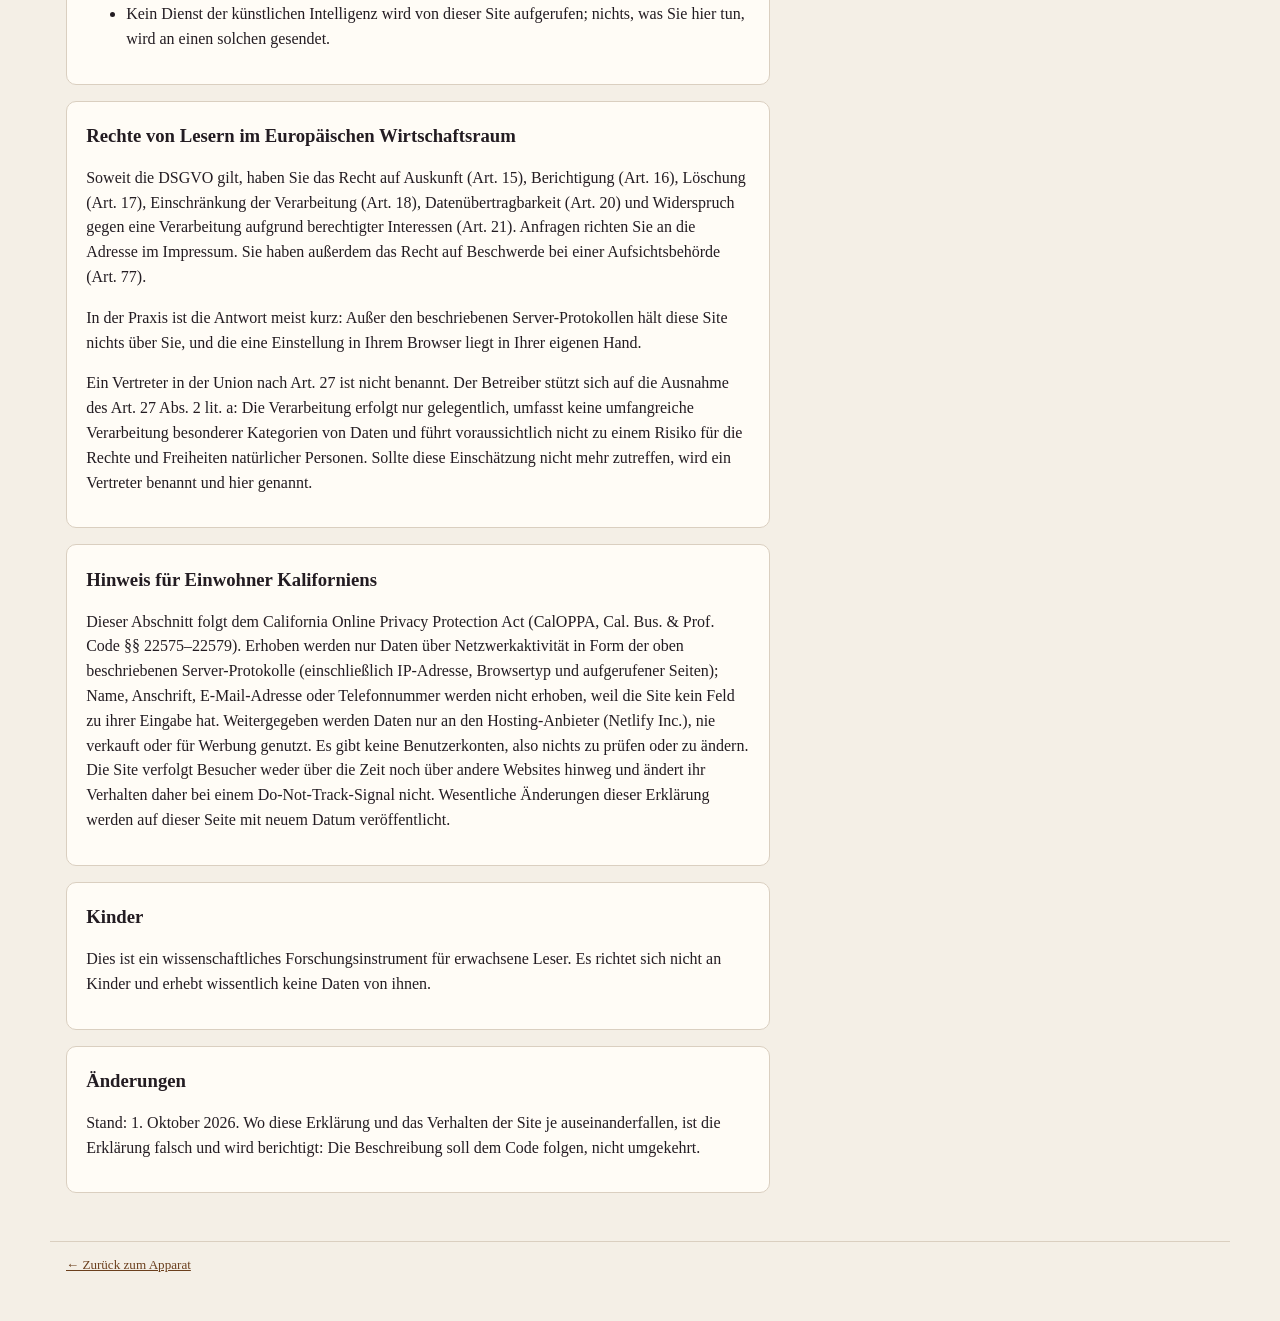
==== commit 51157357: "Modul 8: Helgoland und die Hinrichtungen; Stufe 1 mit acht Modulen - data/helgoland.json aus tools/b" ====
--- a/legal.html
+++ b/legal.html
@@ -36,7 +36,7 @@
   </div>
 
   <div class="panel readable"><h3>Rechte an Texten und Bildern</h3>
-    <p>Alle hier abgedruckten Texte sind gemeinfrei; jedes Modul nennt den Druck, aus dem es stammt. Es handelt sich um mittelniederdeutsche, ostmitteldeutsche und lateinische Texte des späten 14. Jahrhunderts in Editionen des 19. Jahrhunderts, vor allem Karl Koppmanns <i>Hanserecessen</i> (Koppmann starb 1905), den <i>Chroniken der deutschen Städte</i> und den <i>Scriptores rerum Prussicarum</i> (1861–1874).</p>
+    <p>Alle hier abgedruckten Texte sind gemeinfrei; jedes Modul nennt den Druck, aus dem es stammt. Es handelt sich um mittelniederdeutsche, ostmitteldeutsche und lateinische Texte des späten 14. Jahrhunderts in Editionen des 19. Jahrhunderts, vor allem Karl Koppmanns <i>Hanserecessen</i> (Koppmann starb 1905), den <i>Chroniken der deutschen Städte</i>, den <i>Scriptores rerum Prussicarum</i> (1861–1874), Koppmanns Ausgabe der Hamburger <i>Kämmereirechnungen</i> und Lappenbergs <i>Hamburgischen Chroniken</i> (Lappenberg starb 1865). Ein mittelniederländischer Text folgt dem Druck in den <i>Hanserecessen</i>.</p>
     <p>Die Arbeitsübersetzungen der Site und ihre Editionen der gemeinfreien Texte sind gemeinfrei gestellt (CC0 1.0). Redaktionelle Texte (Einführungen, Anmerkungen, Zeitleiste und Tafelbeschriftungen) stehen unter CC BY 4.0, der Code unter der MIT-Lizenz. Die vollständige Angabe steht in <code>LICENSES.md</code> im Repository.</p>
     <p>Wer Rechte an etwas hier Gezeigtem hält und dessen Verwendung für unzulässig hält, schreibe an die obige Adresse; das Anliegen wird umgehend bearbeitet.</p>
   </div>
